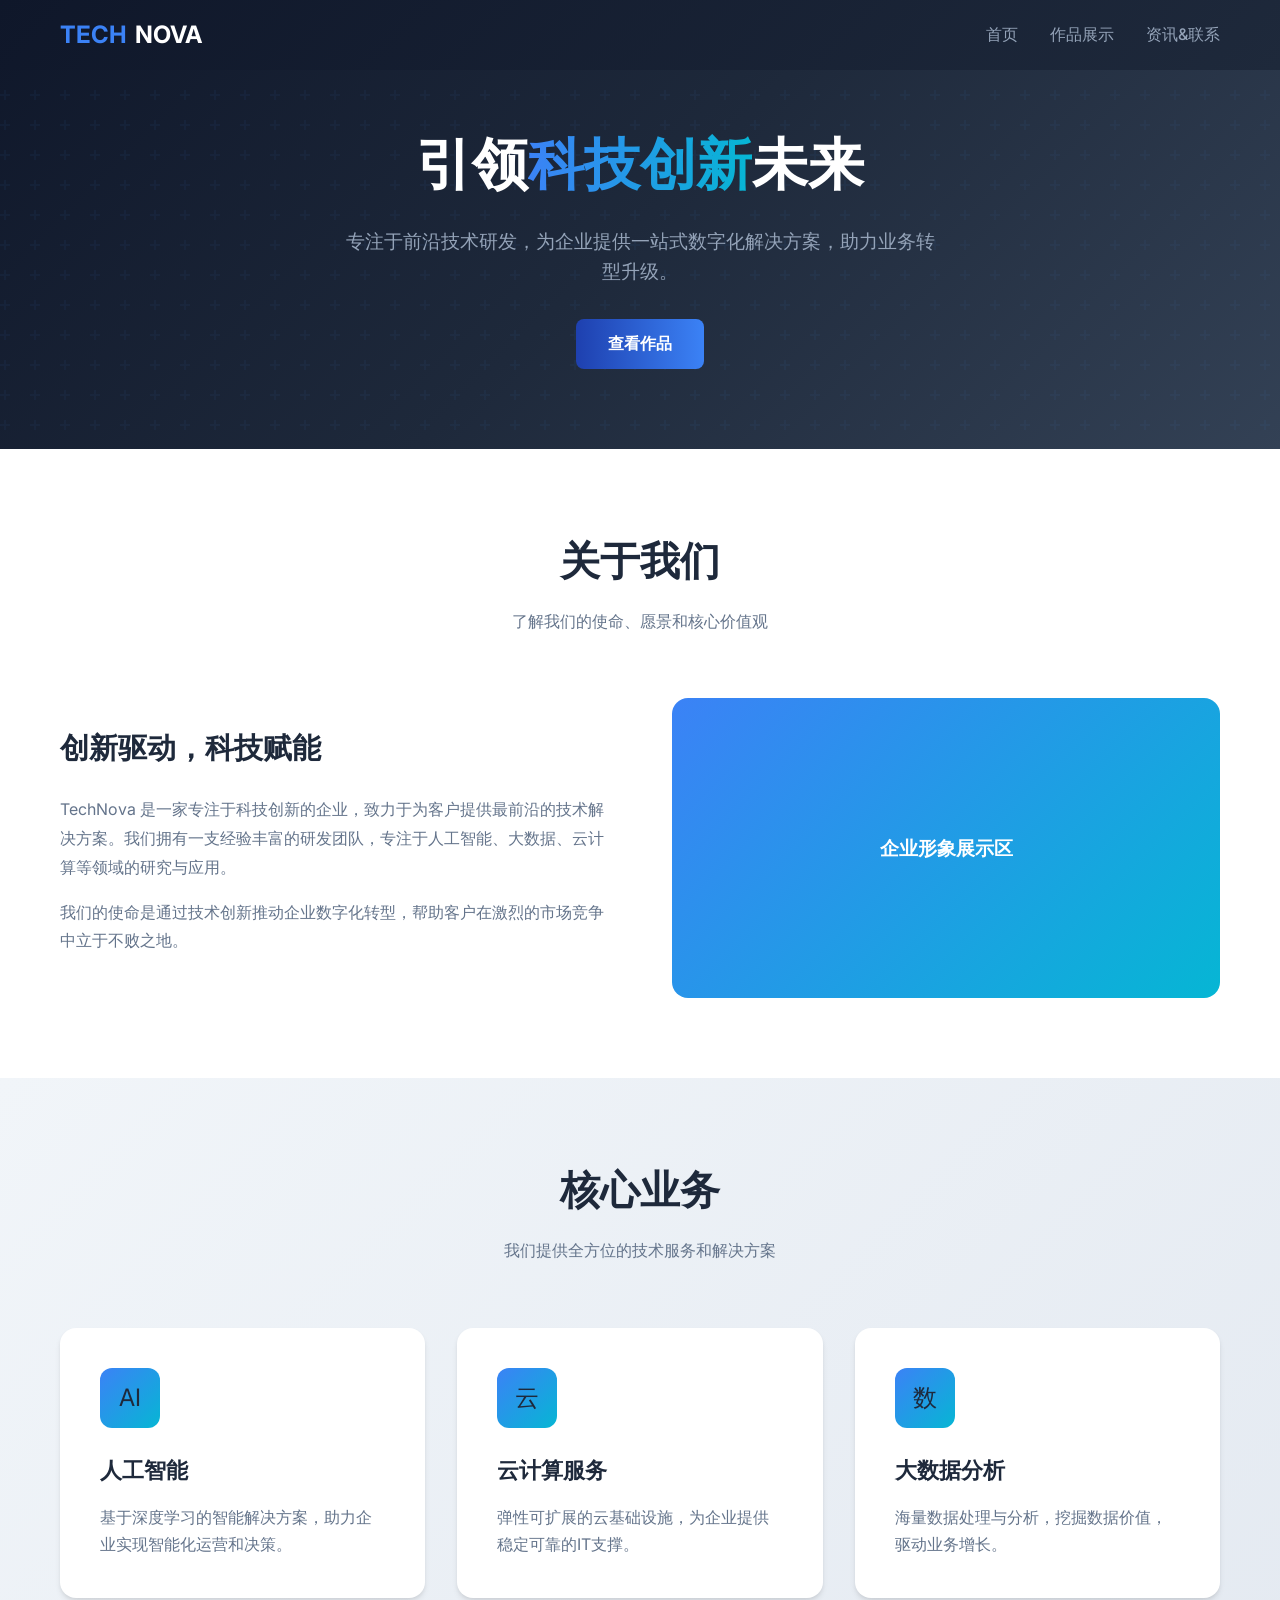
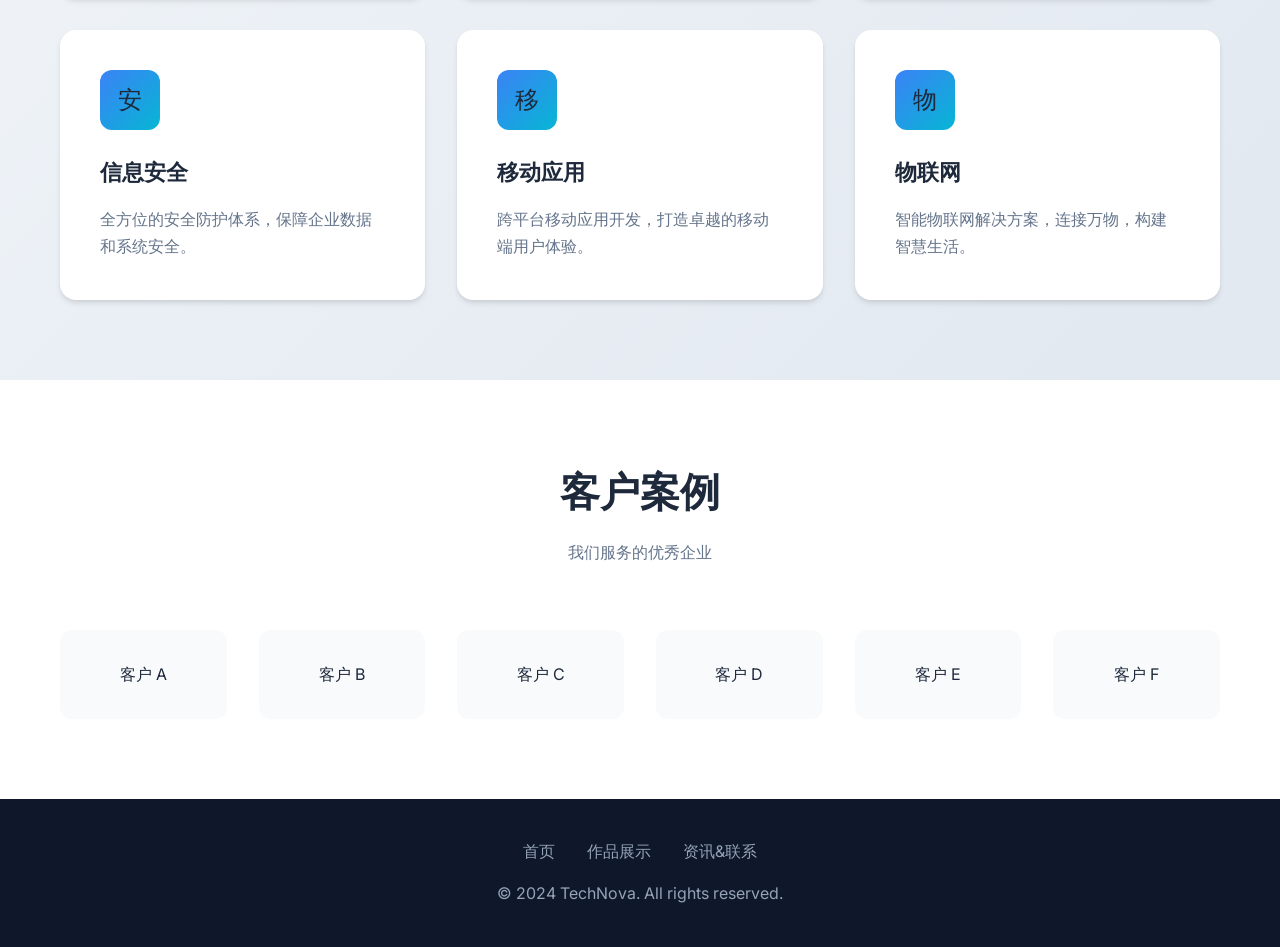
==== index.html @ 7cd01cd6 "Add files via upload" ====
<!DOCTYPE html>
<html lang="zh-CN">
<head>
    <meta charset="UTF-8">
    <meta name="viewport" content="width=device-width, initial-scale=1.0">
    <title>科技企业官网 - 首页</title>
    <link rel="stylesheet" href="style.css">
    <link href="https://fonts.googleapis.com/css2?family=Inter:wght@400;500;600;700&display=swap" rel="stylesheet">
</head>
<body>
    <header>
        <div class="container">
            <nav>
                <a href="index.html" class="logo">
                    <span>TECH</span>NOVA
                </a>
                <ul class="nav-links">
                    <li><a href="index.html">首页</a></li>
                    <li><a href="portfolio.html">作品展示</a></li>
                    <li><a href="contact.html">资讯&联系</a></li>
                </ul>
                <div class="burger">
                    <div></div>
                    <div></div>
                    <div></div>
                </div>
            </nav>
        </div>
    </header>

    <section class="hero">
        <div class="container">
            <h1>引领<span>科技创新</span>未来</h1>
            <p>专注于前沿技术研发，为企业提供一站式数字化解决方案，助力业务转型升级。</p>
            <a href="portfolio.html" class="cta-button">查看作品</a>
        </div>
    </section>

    <section class="about">
        <div class="container">
            <h2 class="section-title">关于我们</h2>
            <p class="section-subtitle">了解我们的使命、愿景和核心价值观</p>
            <div class="about-content">
                <div class="about-text">
                    <h3>创新驱动，科技赋能</h3>
                    <p>TechNova 是一家专注于科技创新的企业，致力于为客户提供最前沿的技术解决方案。我们拥有一支经验丰富的研发团队，专注于人工智能、大数据、云计算等领域的研究与应用。</p>
                    <p>我们的使命是通过技术创新推动企业数字化转型，帮助客户在激烈的市场竞争中立于不败之地。</p>
                </div>
                <div class="about-image">
                    企业形象展示区
                </div>
            </div>
        </div>
    </section>

    <section class="services">
        <div class="container">
            <h2 class="section-title">核心业务</h2>
            <p class="section-subtitle">我们提供全方位的技术服务和解决方案</p>
            <div class="services-grid">
                <div class="service-card">
                    <div class="icon">AI</div>
                    <h3>人工智能</h3>
                    <p>基于深度学习的智能解决方案，助力企业实现智能化运营和决策。</p>
                </div>
                <div class="service-card">
                    <div class="icon">云</div>
                    <h3>云计算服务</h3>
                    <p>弹性可扩展的云基础设施，为企业提供稳定可靠的IT支撑。</p>
                </div>
                <div class="service-card">
                    <div class="icon">数</div>
                    <h3>大数据分析</h3>
                    <p>海量数据处理与分析，挖掘数据价值，驱动业务增长。</p>
                </div>
                <div class="service-card">
                    <div class="icon">安</div>
                    <h3>信息安全</h3>
                    <p>全方位的安全防护体系，保障企业数据和系统安全。</p>
                </div>
                <div class="service-card">
                    <div class="icon">移</div>
                    <h3>移动应用</h3>
                    <p>跨平台移动应用开发，打造卓越的移动端用户体验。</p>
                </div>
                <div class="service-card">
                    <div class="icon">物</div>
                    <h3>物联网</h3>
                    <p>智能物联网解决方案，连接万物，构建智慧生活。</p>
                </div>
            </div>
        </div>
    </section>

    <section class="clients">
        <div class="container">
            <h2 class="section-title">客户案例</h2>
            <p class="section-subtitle">我们服务的优秀企业</p>
            <div class="clients-grid">
                <div class="client-item">客户 A</div>
                <div class="client-item">客户 B</div>
                <div class="client-item">客户 C</div>
                <div class="client-item">客户 D</div>
                <div class="client-item">客户 E</div>
                <div class="client-item">客户 F</div>
            </div>
        </div>
    </section>

    <footer class="footer">
        <div class="container">
            <div class="footer-links">
                <a href="index.html">首页</a>
                <a href="portfolio.html">作品展示</a>
                <a href="contact.html">资讯&联系</a>
            </div>
            <p>&copy; 2024 TechNova. All rights reserved.</p>
        </div>
    </footer>

    <script src="script.js"></script>
</body>
</html>
---- style.css ----
* {
    margin: 0;
    padding: 0;
    box-sizing: border-box;
}

:root {
    --primary-blue: #1e40af;
    --primary-blue-light: #3b82f6;
    --primary-blue-dark: #1e3a8a;
    --secondary-blue: #0ea5e9;
    --accent-blue: #06b6d4;
    --bg-dark: #0f172a;
    --bg-light: #f8fafc;
    --text-primary: #1e293b;
    --text-secondary: #64748b;
    --text-light: #94a3b8;
    --white: #ffffff;
    --shadow: 0 4px 6px -1px rgba(0, 0, 0, 0.1), 0 2px 4px -1px rgba(0, 0, 0, 0.06);
    --shadow-lg: 0 10px 15px -3px rgba(0, 0, 0, 0.1), 0 4px 6px -2px rgba(0, 0, 0, 0.05);
    --shadow-xl: 0 20px 25px -5px rgba(0, 0, 0, 0.1), 0 10px 10px -5px rgba(0, 0, 0, 0.04);
}

html {
    scroll-behavior: smooth;
}

body {
    font-family: 'Inter', -apple-system, BlinkMacSystemFont, 'Segoe UI', Roboto, Oxygen, Ubuntu, Cantarell, sans-serif;
    line-height: 1.6;
    color: var(--text-primary);
    background-color: var(--bg-light);
}

.container {
    max-width: 1200px;
    margin: 0 auto;
    padding: 0 20px;
}

header {
    background: linear-gradient(135deg, var(--bg-dark) 0%, #1e293b 100%);
    position: fixed;
    width: 100%;
    top: 0;
    z-index: 1000;
    transition: all 0.3s ease;
}

header.scrolled {
    background: rgba(15, 23, 42, 0.95);
    backdrop-filter: blur(10px);
    box-shadow: var(--shadow-lg);
}

nav {
    display: flex;
    justify-content: space-between;
    align-items: center;
    padding: 1rem 0;
}

.logo {
    color: var(--white);
    font-size: 1.5rem;
    font-weight: 700;
    text-decoration: none;
    display: flex;
    align-items: center;
    gap: 0.5rem;
}

.logo span {
    color: var(--primary-blue-light);
}

.nav-links {
    display: flex;
    list-style: none;
    gap: 2rem;
}

.nav-links a {
    color: var(--text-light);
    text-decoration: none;
    font-weight: 500;
    transition: color 0.3s ease;
    position: relative;
}

.nav-links a:hover {
    color: var(--white);
}

.nav-links a::after {
    content: '';
    position: absolute;
    bottom: -4px;
    left: 0;
    width: 0;
    height: 2px;
    background: linear-gradient(90deg, var(--primary-blue-light), var(--accent-blue));
    transition: width 0.3s ease;
}

.nav-links a:hover::after {
    width: 100%;
}

.burger {
    display: none;
    cursor: pointer;
    color: var(--white);
}

.burger div {
    width: 25px;
    height: 3px;
    background: var(--white);
    margin: 5px;
    transition: all 0.3s ease;
}

.hero {
    background: linear-gradient(135deg, var(--bg-dark) 0%, #1e293b 50%, #334155 100%);
    padding: 120px 0 80px;
    text-align: center;
    position: relative;
    overflow: hidden;
}

.hero::before {
    content: '';
    position: absolute;
    top: 0;
    left: 0;
    right: 0;
    bottom: 0;
    background: url("data:image/svg+xml,%3Csvg width='60' height='60' viewBox='0 0 60 60' xmlns='http://www.w3.org/2000/svg'%3E%3Cg fill='none' fill-rule='evenodd'%3E%3Cg fill='%233b82f6' fill-opacity='0.05'%3E%3Cpath d='M36 34v-4h-2v4h-4v2h4v4h2v-4h4v-2h-4zm0-30V0h-2v4h-4v2h4v4h2V6h4V4h-4zM6 34v-4H4v4H0v2h4v4h2v-4h4v-2H6zM6 4V0H4v4H0v2h4v4h2V6h4V4H6z'/%3E%3C/g%3E%3C/g%3E%3C/svg%3E");
}

.hero h1 {
    font-size: 3.5rem;
    color: var(--white);
    margin-bottom: 1rem;
    position: relative;
    z-index: 1;
}

.hero h1 span {
    background: linear-gradient(90deg, var(--primary-blue-light), var(--accent-blue));
    -webkit-background-clip: text;
    -webkit-text-fill-color: transparent;
    background-clip: text;
}

.hero p {
    font-size: 1.2rem;
    color: var(--text-light);
    max-width: 600px;
    margin: 0 auto 2rem;
    position: relative;
    z-index: 1;
}

.cta-button {
    display: inline-block;
    padding: 12px 32px;
    background: linear-gradient(90deg, var(--primary-blue), var(--primary-blue-light));
    color: var(--white);
    text-decoration: none;
    border-radius: 8px;
    font-weight: 600;
    transition: all 0.3s ease;
    position: relative;
    z-index: 1;
    border: none;
    cursor: pointer;
    font-size: 1rem;
}

.cta-button:hover {
    transform: translateY(-2px);
    box-shadow: var(--shadow-xl);
}

.about {
    padding: 80px 0;
    background: var(--white);
}

.section-title {
    text-align: center;
    font-size: 2.5rem;
    color: var(--text-primary);
    margin-bottom: 1rem;
}

.section-subtitle {
    text-align: center;
    color: var(--text-secondary);
    max-width: 500px;
    margin: 0 auto 4rem;
}

.about-content {
    display: grid;
    grid-template-columns: 1fr 1fr;
    gap: 4rem;
    align-items: center;
}

.about-text h3 {
    font-size: 1.8rem;
    color: var(--text-primary);
    margin-bottom: 1.5rem;
}

.about-text p {
    color: var(--text-secondary);
    margin-bottom: 1rem;
    line-height: 1.8;
}

.about-image {
    background: linear-gradient(135deg, var(--primary-blue-light), var(--accent-blue));
    border-radius: 16px;
    height: 300px;
    display: flex;
    align-items: center;
    justify-content: center;
    color: var(--white);
    font-size: 1.2rem;
    font-weight: 600;
}

.services {
    padding: 80px 0;
    background: linear-gradient(135deg, #f1f5f9 0%, #e2e8f0 100%);
}

.services-grid {
    display: grid;
    grid-template-columns: repeat(auto-fit, minmax(300px, 1fr));
    gap: 2rem;
}

.service-card {
    background: var(--white);
    padding: 2.5rem;
    border-radius: 16px;
    box-shadow: var(--shadow);
    transition: all 0.3s ease;
}

.service-card:hover {
    transform: translateY(-5px);
    box-shadow: var(--shadow-lg);
}

.service-card .icon {
    width: 60px;
    height: 60px;
    background: linear-gradient(135deg, var(--primary-blue-light), var(--accent-blue));
    border-radius: 12px;
    display: flex;
    align-items: center;
    justify-content: center;
    margin-bottom: 1.5rem;
    font-size: 1.5rem;
}

.service-card h3 {
    font-size: 1.4rem;
    color: var(--text-primary);
    margin-bottom: 1rem;
}

.service-card p {
    color: var(--text-secondary);
    line-height: 1.7;
}

.clients {
    padding: 80px 0;
    background: var(--white);
}

.clients-grid {
    display: grid;
    grid-template-columns: repeat(auto-fit, minmax(150px, 1fr));
    gap: 2rem;
    align-items: center;
    justify-content: center;
}

.client-item {
    background: #f8fafc;
    padding: 2rem;
    border-radius: 12px;
    text-align: center;
    transition: all 0.3s ease;
}

.client-item:hover {
    background: linear-gradient(135deg, var(--primary-blue-light), var(--accent-blue));
    color: var(--white);
}

.footer {
    background: var(--bg-dark);
    padding: 40px 0;
    text-align: center;
}

.footer p {
    color: var(--text-light);
}

.footer-links {
    display: flex;
    justify-content: center;
    gap: 2rem;
    margin-bottom: 1rem;
}

.footer-links a {
    color: var(--text-light);
    text-decoration: none;
    transition: color 0.3s ease;
}

.footer-links a:hover {
    color: var(--primary-blue-light);
}

.portfolio-header {
    background: linear-gradient(135deg, var(--bg-dark) 0%, #1e293b 100%);
    padding: 120px 0 40px;
    text-align: center;
}

.portfolio-header h1 {
    color: var(--white);
    font-size: 3rem;
    margin-bottom: 1rem;
}

.portfolio-header p {
    color: var(--text-light);
}

.gallery-section {
    padding: 60px 0;
    background: var(--white);
}

.gallery-grid {
    display: grid;
    grid-template-columns: repeat(auto-fit, minmax(300px, 1fr));
    gap: 1.5rem;
}

.gallery-item {
    position: relative;
    border-radius: 12px;
    overflow: hidden;
    aspect-ratio: 4/3;
    cursor: pointer;
}

.gallery-item img {
    width: 100%;
    height: 100%;
    object-fit: cover;
    transition: transform 0.3s ease;
}

.gallery-item:hover img {
    transform: scale(1.1);
}

.gallery-item .overlay {
    position: absolute;
    top: 0;
    left: 0;
    right: 0;
    bottom: 0;
    background: rgba(30, 64, 175, 0.8);
    display: flex;
    align-items: center;
    justify-content: center;
    opacity: 0;
    transition: opacity 0.3s ease;
    color: var(--white);
    font-size: 1.2rem;
    font-weight: 600;
}

.gallery-item:hover .overlay {
    opacity: 1;
}

.video-section {
    padding: 60px 0;
    background: linear-gradient(135deg, #f1f5f9 0%, #e2e8f0 100%);
}

.video-container {
    max-width: 800px;
    margin: 0 auto;
    background: var(--white);
    border-radius: 16px;
    overflow: hidden;
    box-shadow: var(--shadow-lg);
}

.video-wrapper {
    position: relative;
    padding-bottom: 56.25%;
    height: 0;
    overflow: hidden;
}

.video-wrapper iframe {
    position: absolute;
    top: 0;
    left: 0;
    width: 100%;
    height: 100%;
    border: none;
}

.video-info {
    padding: 2rem;
}

.video-info h3 {
    font-size: 1.5rem;
    color: var(--text-primary);
    margin-bottom: 0.5rem;
}

.video-info p {
    color: var(--text-secondary);
}

.contact-header {
    background: linear-gradient(135deg, var(--bg-dark) 0%, #1e293b 100%);
    padding: 120px 0 40px;
    text-align: center;
}

.contact-header h1 {
    color: var(--white);
    font-size: 3rem;
    margin-bottom: 1rem;
}

.contact-header p {
    color: var(--text-light);
}

.news-section {
    padding: 60px 0;
    background: var(--white);
}

.news-list {
    max-width: 800px;
    margin: 0 auto;
}

.news-item {
    background: #f8fafc;
    padding: 2rem;
    border-radius: 12px;
    margin-bottom: 1.5rem;
    transition: all 0.3s ease;
}

.news-item:hover {
    background: var(--white);
    box-shadow: var(--shadow);
}

.news-item h3 {
    font-size: 1.3rem;
    color: var(--text-primary);
    margin-bottom: 0.5rem;
}

.news-item p {
    color: var(--text-secondary);
    margin-bottom: 0.5rem;
}

.news-item .date {
    color: var(--text-light);
    font-size: 0.9rem;
}

.contact-section {
    padding: 60px 0;
    background: linear-gradient(135deg, #f1f5f9 0%, #e2e8f0 100%);
}

.contact-content {
    display: grid;
    grid-template-columns: 1fr 1fr;
    gap: 4rem;
}

.contact-info {
    background: var(--white);
    padding: 2.5rem;
    border-radius: 16px;
    box-shadow: var(--shadow);
}

.contact-info h3 {
    font-size: 1.5rem;
    color: var(--text-primary);
    margin-bottom: 2rem;
}

.contact-item {
    display: flex;
    align-items: center;
    gap: 1rem;
    margin-bottom: 1.5rem;
}

.contact-item .icon {
    width: 40px;
    height: 40px;
    background: linear-gradient(135deg, var(--primary-blue-light), var(--accent-blue));
    border-radius: 10px;
    display: flex;
    align-items: center;
    justify-content: center;
    color: var(--white);
    font-size: 1rem;
}

.contact-item .text {
    color: var(--text-secondary);
}

.contact-item .text strong {
    color: var(--text-primary);
}

.contact-form {
    background: var(--white);
    padding: 2.5rem;
    border-radius: 16px;
    box-shadow: var(--shadow);
}

.contact-form h3 {
    font-size: 1.5rem;
    color: var(--text-primary);
    margin-bottom: 2rem;
}

.form-group {
    margin-bottom: 1.5rem;
}

.form-group label {
    display: block;
    margin-bottom: 0.5rem;
    color: var(--text-primary);
    font-weight: 500;
}

.form-group input,
.form-group textarea {
    width: 100%;
    padding: 12px;
    border: 2px solid #e2e8f0;
    border-radius: 8px;
    font-size: 1rem;
    transition: border-color 0.3s ease;
}

.form-group input:focus,
.form-group textarea:focus {
    outline: none;
    border-color: var(--primary-blue-light);
}

.form-group textarea {
    resize: vertical;
    min-height: 120px;
}

.social-links {
    display: flex;
    gap: 1rem;
    margin-top: 1.5rem;
}

.social-links a {
    width: 40px;
    height: 40px;
    background: linear-gradient(135deg, var(--primary-blue-light), var(--accent-blue));
    border-radius: 10px;
    display: flex;
    align-items: center;
    justify-content: center;
    color: var(--white);
    text-decoration: none;
    transition: all 0.3s ease;
}

.social-links a:hover {
    transform: translateY(-3px);
    box-shadow: var(--shadow);
}

.modal {
    display: none;
    position: fixed;
    z-index: 2000;
    left: 0;
    top: 0;
    width: 100%;
    height: 100%;
    background: rgba(0, 0, 0, 0.9);
    justify-content: center;
    align-items: center;
}

.modal.active {
    display: flex;
}

.modal-content {
    max-width: 90%;
    max-height: 90%;
}

.modal-content img {
    max-width: 100%;
    max-height: 80vh;
    border-radius: 12px;
}

.modal-close {
    position: absolute;
    top: 20px;
    right: 30px;
    color: var(--white);
    font-size: 2rem;
    cursor: pointer;
    transition: color 0.3s ease;
}

.modal-close:hover {
    color: var(--primary-blue-light);
}

@media (max-width: 768px) {
    .nav-links {
        position: fixed;
        right: -100%;
        top: 60px;
        flex-direction: column;
        background: rgba(15, 23, 42, 0.98);
        width: 100%;
        text-align: center;
        padding: 2rem 0;
        transition: right 0.3s ease;
        backdrop-filter: blur(10px);
    }

    .nav-links.active {
        right: 0;
    }

    .burger {
        display: block;
    }

    .hero h1 {
        font-size: 2.2rem;
    }

    .hero p {
        font-size: 1rem;
    }

    .about-content {
        grid-template-columns: 1fr;
        gap: 2rem;
    }

    .about-text h3 {
        font-size: 1.4rem;
    }

    .section-title {
        font-size: 1.8rem;
    }

    .contact-content {
        grid-template-columns: 1fr;
        gap: 2rem;
    }

    .gallery-grid {
        grid-template-columns: 1fr;
    }
}

@media (max-width: 480px) {
    .hero h1 {
        font-size: 1.8rem;
    }

    .services-grid {
        grid-template-columns: 1fr;
    }

    .service-card {
        padding: 1.5rem;
    }

    .clients-grid {
        grid-template-columns: repeat(2, 1fr);
    }

    .portfolio-header h1,
    .contact-header h1 {
        font-size: 2rem;
    }
}
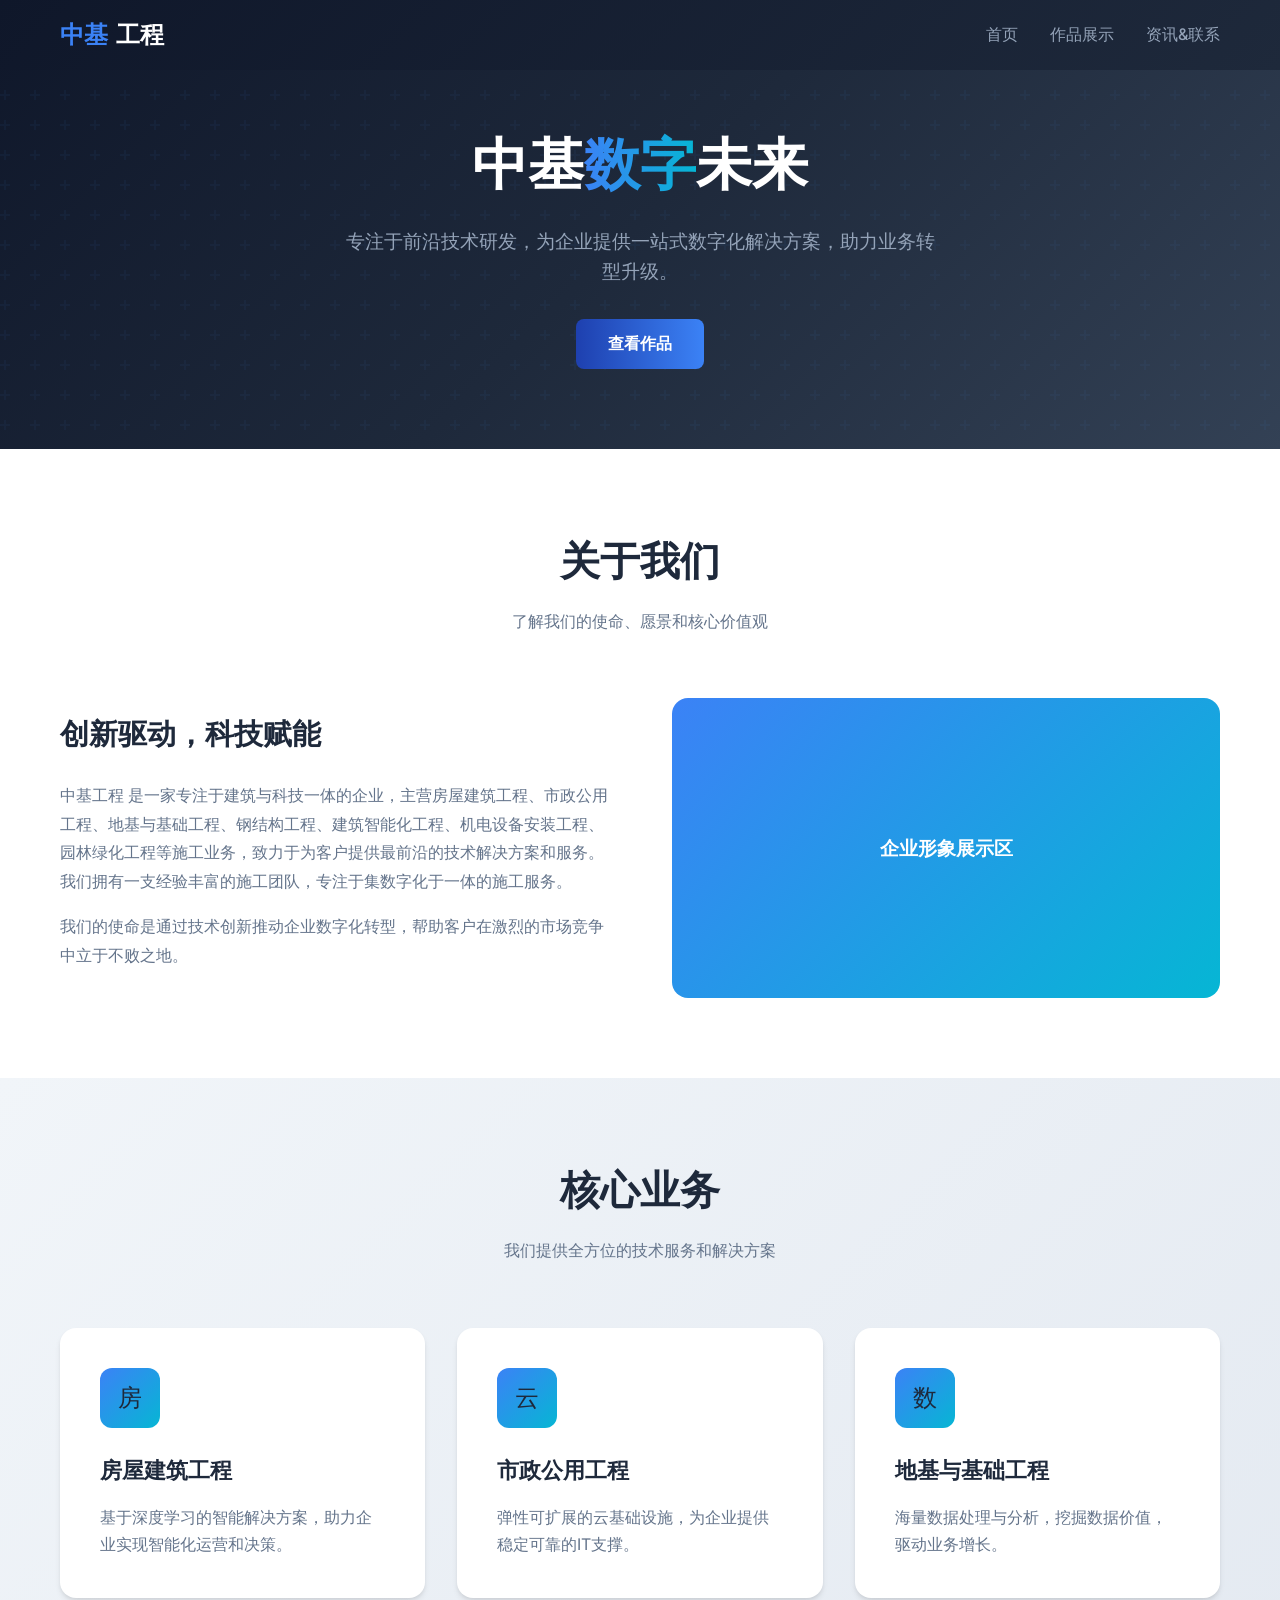
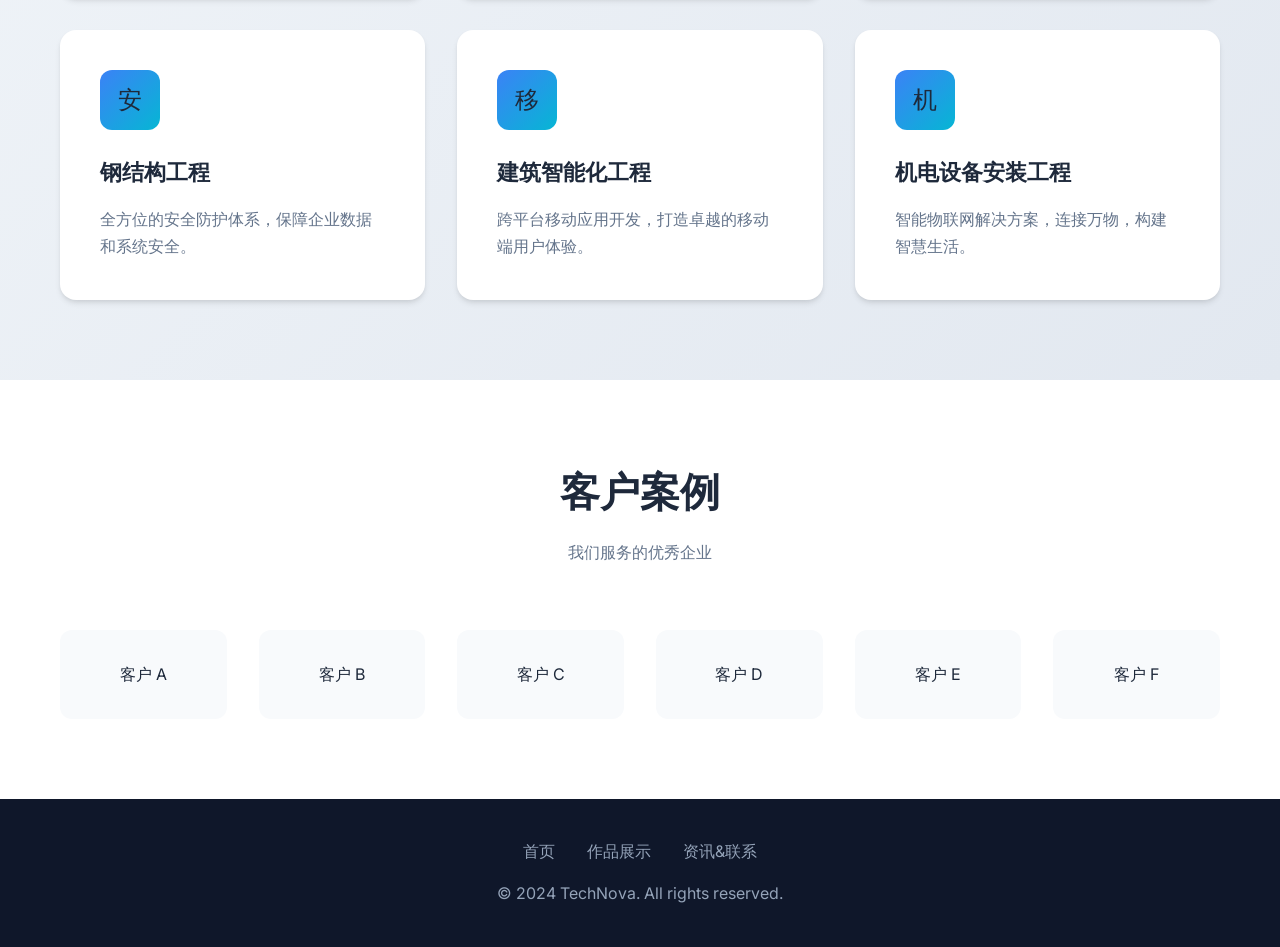
==== commit db6efe3a: "Add files via upload" ====
--- a/index.html
+++ b/index.html
@@ -3,7 +3,7 @@
 <head>
     <meta charset="UTF-8">
     <meta name="viewport" content="width=device-width, initial-scale=1.0">
-    <title>科技企业官网 - 首页</title>
+    <title>广东中基工程有限公司官网 - 首页</title>
     <link rel="stylesheet" href="style.css">
     <link href="https://fonts.googleapis.com/css2?family=Inter:wght@400;500;600;700&display=swap" rel="stylesheet">
 </head>
@@ -12,7 +12,7 @@
         <div class="container">
             <nav>
                 <a href="index.html" class="logo">
-                    <span>TECH</span>NOVA
+                    <span>中基</span>工程
                 </a>
                 <ul class="nav-links">
                     <li><a href="index.html">首页</a></li>
@@ -30,7 +30,7 @@
 
     <section class="hero">
         <div class="container">
-            <h1>引领<span>科技创新</span>未来</h1>
+            <h1>中基<span>数字</span>未来</h1>
             <p>专注于前沿技术研发，为企业提供一站式数字化解决方案，助力业务转型升级。</p>
             <a href="portfolio.html" class="cta-button">查看作品</a>
         </div>
@@ -43,7 +43,7 @@
             <div class="about-content">
                 <div class="about-text">
                     <h3>创新驱动，科技赋能</h3>
-                    <p>TechNova 是一家专注于科技创新的企业，致力于为客户提供最前沿的技术解决方案。我们拥有一支经验丰富的研发团队，专注于人工智能、大数据、云计算等领域的研究与应用。</p>
+                    <p>中基工程 是一家专注于建筑与科技一体的企业，主营房屋建筑工程、市政公用工程、地基与基础工程、钢结构工程、建筑智能化工程、机电设备安装工程、园林绿化工程等施工业务，致力于为客户提供最前沿的技术解决方案和服务。我们拥有一支经验丰富的施工团队，专注于集数字化于一体的施工服务。</p>
                     <p>我们的使命是通过技术创新推动企业数字化转型，帮助客户在激烈的市场竞争中立于不败之地。</p>
                 </div>
                 <div class="about-image">
@@ -59,33 +59,33 @@
             <p class="section-subtitle">我们提供全方位的技术服务和解决方案</p>
             <div class="services-grid">
                 <div class="service-card">
-                    <div class="icon">AI</div>
-                    <h3>人工智能</h3>
+                    <div class="icon">房</div>
+                    <h3>房屋建筑工程</h3>
                     <p>基于深度学习的智能解决方案，助力企业实现智能化运营和决策。</p>
                 </div>
                 <div class="service-card">
                     <div class="icon">云</div>
-                    <h3>云计算服务</h3>
+                    <h3>市政公用工程</h3>
                     <p>弹性可扩展的云基础设施，为企业提供稳定可靠的IT支撑。</p>
                 </div>
                 <div class="service-card">
                     <div class="icon">数</div>
-                    <h3>大数据分析</h3>
+                    <h3>地基与基础工程</h3>
                     <p>海量数据处理与分析，挖掘数据价值，驱动业务增长。</p>
                 </div>
                 <div class="service-card">
                     <div class="icon">安</div>
-                    <h3>信息安全</h3>
+                    <h3>钢结构工程</h3>
                     <p>全方位的安全防护体系，保障企业数据和系统安全。</p>
                 </div>
                 <div class="service-card">
                     <div class="icon">移</div>
-                    <h3>移动应用</h3>
+                    <h3>建筑智能化工程</h3>
                     <p>跨平台移动应用开发，打造卓越的移动端用户体验。</p>
                 </div>
                 <div class="service-card">
-                    <div class="icon">物</div>
-                    <h3>物联网</h3>
+                    <div class="icon">机</div>
+                    <h3>机电设备安装工程</h3>
                     <p>智能物联网解决方案，连接万物，构建智慧生活。</p>
                 </div>
             </div>
